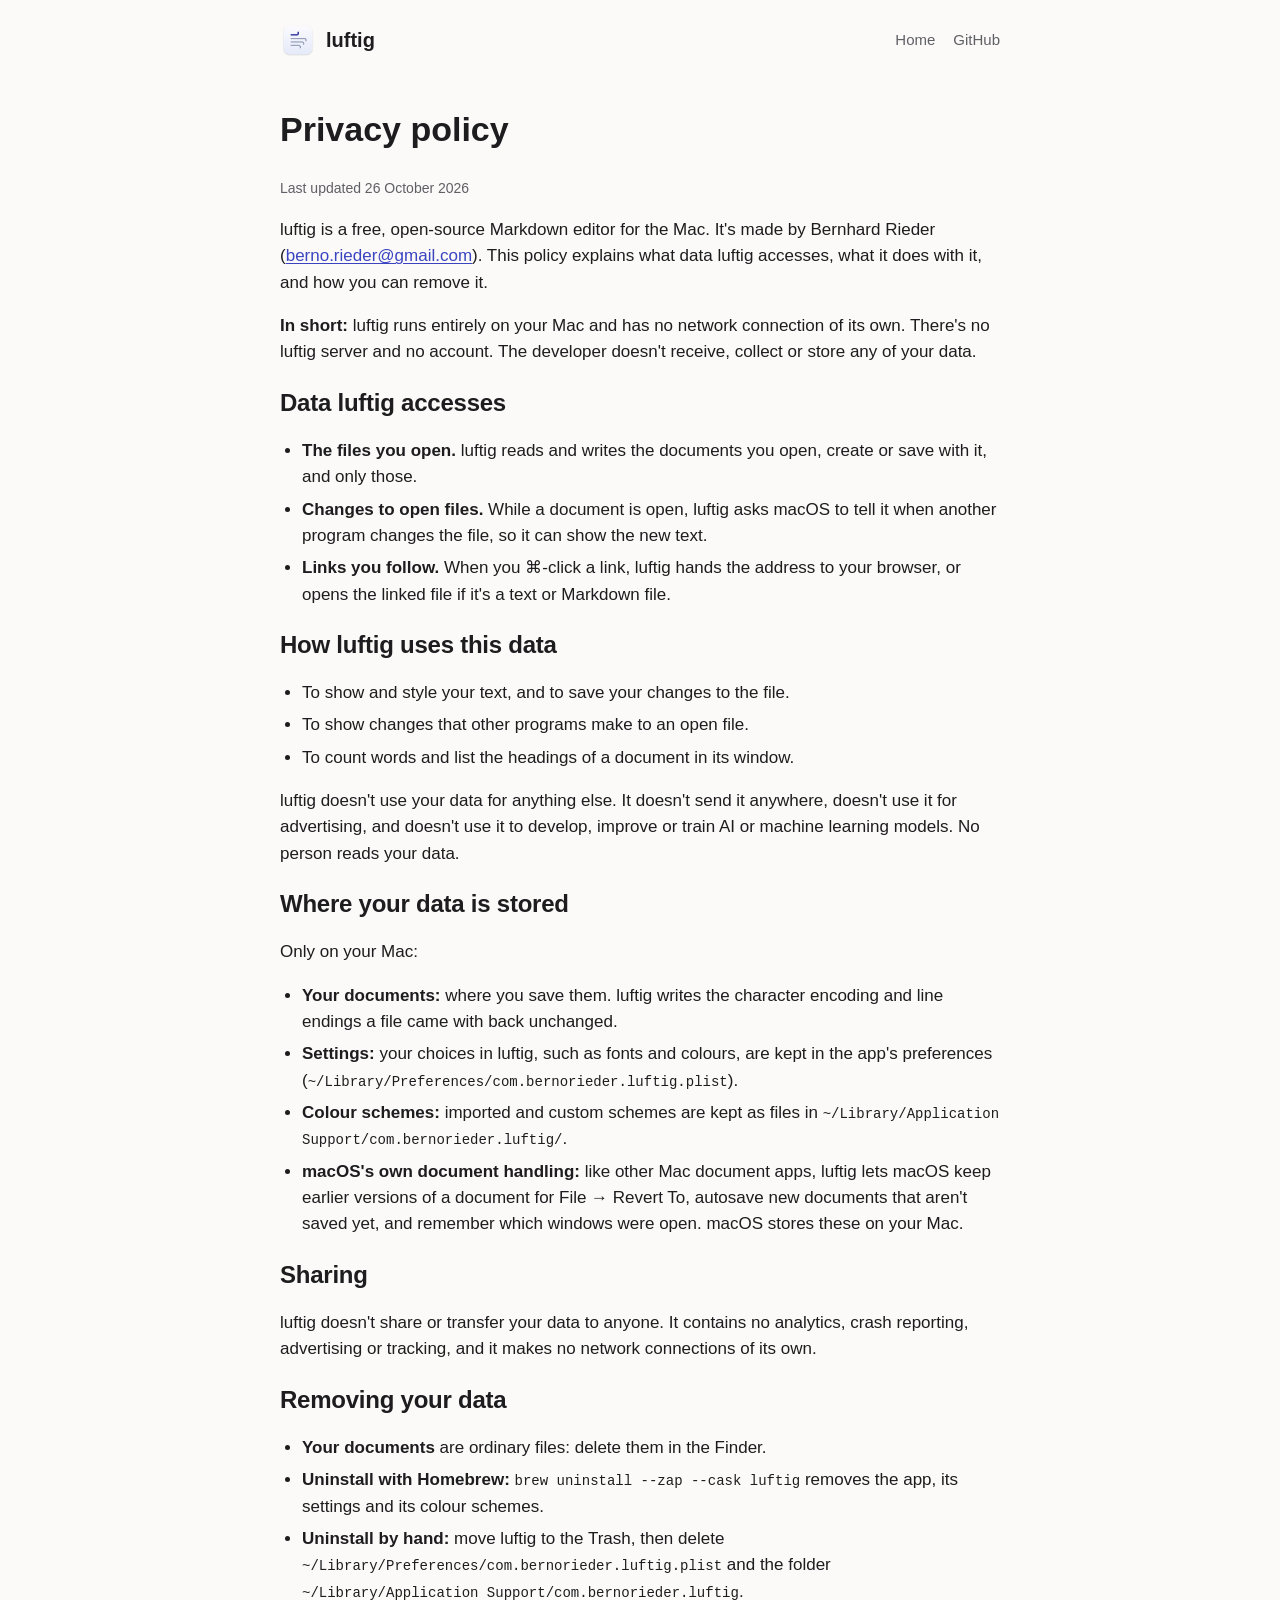
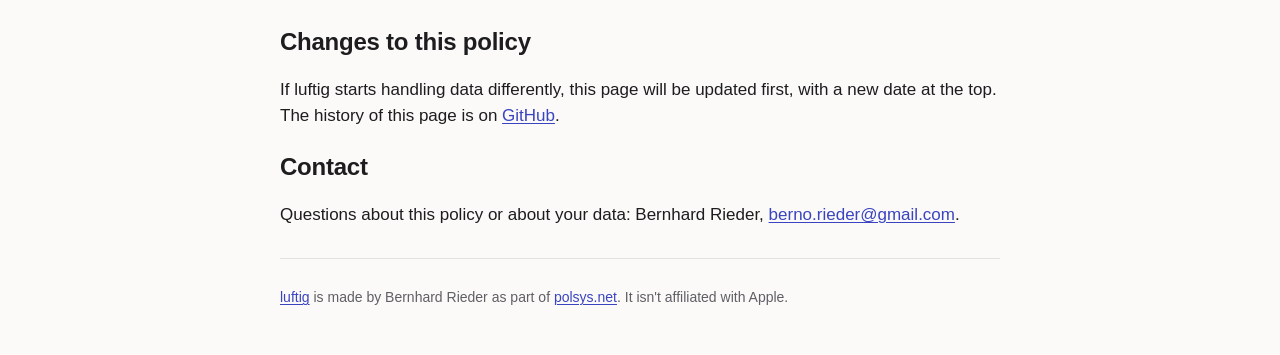
==== docs/privacy.html @ f876f75c "README and website follow machen's structure README: icon, intro, website link, the two screenshots," ====
<!doctype html>
<html lang="en">
<head>
  <meta charset="utf-8">
  <meta name="viewport" content="width=device-width, initial-scale=1">
  <title>Privacy policy – luftig</title>
  <meta name="description" content="How luftig, a Markdown editor for the Mac, handles your files and data.">
  <link rel="icon" href="icon.png">
  <link rel="stylesheet" href="site.css">
</head>
<body>
  <div class="wrap">
    <header class="site">
      <a class="brand" href="./"><img src="icon.png" alt="">luftig</a>
      <nav>
        <a href="./">Home</a>
        <a href="https://github.com/bernorieder/luftig">GitHub</a>
      </nav>
    </header>

    <main>
      <h1>Privacy policy</h1>
      <p class="small">Last updated 26 October 2026</p>

      <p>luftig is a free, open-source Markdown editor for the Mac. It's made by Bernhard Rieder (<a href="mailto:berno.rieder@gmail.com">berno.rieder@gmail.com</a>). This policy explains what data luftig accesses, what it does with it, and how you can remove it.</p>

      <p><strong>In short:</strong> luftig runs entirely on your Mac and has no network connection of its own. There's no luftig server and no account. The developer doesn't receive, collect or store any of your data.</p>

      <h2>Data luftig accesses</h2>
      <ul>
        <li><strong>The files you open.</strong> luftig reads and writes the documents you open, create or save with it, and only those.</li>
        <li><strong>Changes to open files.</strong> While a document is open, luftig asks macOS to tell it when another program changes the file, so it can show the new text.</li>
        <li><strong>Links you follow.</strong> When you ⌘-click a link, luftig hands the address to your browser, or opens the linked file if it's a text or Markdown file.</li>
      </ul>

      <h2>How luftig uses this data</h2>
      <ul>
        <li>To show and style your text, and to save your changes to the file.</li>
        <li>To show changes that other programs make to an open file.</li>
        <li>To count words and list the headings of a document in its window.</li>
      </ul>
      <p>luftig doesn't use your data for anything else. It doesn't send it anywhere, doesn't use it for advertising, and doesn't use it to develop, improve or train AI or machine learning models. No person reads your data.</p>

      <h2>Where your data is stored</h2>
      <p>Only on your Mac:</p>
      <ul>
        <li><strong>Your documents:</strong> where you save them. luftig writes the character encoding and line endings a file came with back unchanged.</li>
        <li><strong>Settings:</strong> your choices in luftig, such as fonts and colours, are kept in the app's preferences (<code>~/Library/Preferences/com.bernorieder.luftig.plist</code>).</li>
        <li><strong>Colour schemes:</strong> imported and custom schemes are kept as files in <code>~/Library/Application Support/com.bernorieder.luftig/</code>.</li>
        <li><strong>macOS's own document handling:</strong> like other Mac document apps, luftig lets macOS keep earlier versions of a document for File → Revert To, autosave new documents that aren't saved yet, and remember which windows were open. macOS stores these on your Mac.</li>
      </ul>

      <h2>Sharing</h2>
      <p>luftig doesn't share or transfer your data to anyone. It contains no analytics, crash reporting, advertising or tracking, and it makes no network connections of its own.</p>

      <h2>Removing your data</h2>
      <ul>
        <li><strong>Your documents</strong> are ordinary files: delete them in the Finder.</li>
        <li><strong>Uninstall with Homebrew:</strong> <code>brew uninstall --zap --cask luftig</code> removes the app, its settings and its colour schemes.</li>
        <li><strong>Uninstall by hand:</strong> move luftig to the Trash, then delete <code>~/Library/Preferences/com.bernorieder.luftig.plist</code> and the folder <code>~/Library/Application Support/com.bernorieder.luftig</code>.</li>
      </ul>

      <h2>Changes to this policy</h2>
      <p>If luftig starts handling data differently, this page will be updated first, with a new date at the top. The history of this page is on <a href="https://github.com/bernorieder/luftig/commits/main/docs/privacy.html">GitHub</a>.</p>

      <h2>Contact</h2>
      <p>Questions about this policy or about your data: Bernhard Rieder, <a href="mailto:berno.rieder@gmail.com">berno.rieder@gmail.com</a>.</p>
    </main>

    <footer class="site">
      <p><a href="./">luftig</a> is made by Bernhard Rieder as part of <a href="https://polsys.net">polsys.net</a>. It isn't affiliated with Apple.</p>
    </footer>
  </div>
</body>
</html>
---- docs/site.css ----
/* Styles for luftig.polsys.net (index.html), served by GitHub Pages from docs/ */

:root {
  --bg: #fbfaf8;
  --text: #1d1d1f;
  --muted: #5f5f66;
  --line: #e4e2de;
  --panel: #ffffff;
  --accent: #3a44c0;
  --accent-text: #ffffff;
  color-scheme: light dark;
}

@media (prefers-color-scheme: dark) {
  :root {
    --bg: #1b1b1d;
    --text: #f2f2f4;
    --muted: #a2a2aa;
    --line: #34343a;
    --panel: #242427;
    --accent: #949eff;
    --accent-text: #1b1b1d;
  }
}

* { box-sizing: border-box; }

body {
  margin: 0;
  background: var(--bg);
  color: var(--text);
  font: 17px/1.55 -apple-system, BlinkMacSystemFont, "Segoe UI", Helvetica, Arial, sans-serif;
  -webkit-font-smoothing: antialiased;
}

a { color: var(--accent); text-decoration-thickness: 1px; text-underline-offset: 2px; }

.wrap { max-width: 760px; margin: 0 auto; padding: 0 20px; }

header.site {
  display: flex;
  align-items: center;
  justify-content: space-between;
  gap: 16px;
  padding: 22px 0;
}

.brand {
  display: flex;
  align-items: center;
  gap: 10px;
  color: var(--text);
  text-decoration: none;
  font-weight: 600;
  font-size: 20px;
}

.brand img { width: 36px; height: 36px; }

nav { display: flex; gap: 18px; font-size: 15px; }
nav a { color: var(--muted); text-decoration: none; }
nav a:hover { color: var(--text); }

.hero { padding: 40px 0 28px; text-align: center; }
.hero img.icon { width: 112px; height: 112px; }
.hero h1 { font-size: 40px; line-height: 1.15; margin: 14px 0 12px; letter-spacing: -0.02em; }
.hero p.lead { font-size: 19px; color: var(--muted); max-width: 600px; margin: 0 auto 26px; }

.button {
  display: inline-block;
  background: var(--accent);
  color: var(--accent-text);
  font-weight: 600;
  padding: 11px 22px;
  border-radius: 10px;
  text-decoration: none;
}

.small { font-size: 14px; color: var(--muted); }
.hero .small { margin-top: 12px; }

/* the two window screenshots, side by side; a click opens one large (the dialog below) */
.shots { display: flex; gap: 14px; margin: 30px 0 8px; }
.shots a { flex: 1; display: block; cursor: zoom-in; }
.shots img { width: 100%; height: auto; display: block; border: 1px solid var(--line); border-radius: 8px; transition: transform .15s ease; }
.shots a:hover img { transform: scale(1.015); }
p.caption { margin: 0 0 10px; text-align: center; }

img.schemes { width: 100%; height: auto; display: block; margin: 16px 0 6px; }
a.zoom { cursor: zoom-in; }

dialog#lightbox {
  border: none;
  padding: 0;
  max-width: 96vw;
  max-height: 94vh;
  background: transparent;
  cursor: zoom-out;
}
dialog#lightbox::backdrop { background: rgba(0, 0, 0, .72); }
dialog#lightbox img { display: block; max-width: 96vw; max-height: 94vh; width: auto; height: auto; border-radius: 8px; }

section { padding: 22px 0; border-top: 1px solid var(--line); }
section:first-of-type { border-top: none; }

h2 { font-size: 24px; letter-spacing: -0.01em; margin: 18px 0 10px; }
h3 { font-size: 18px; margin: 22px 0 6px; }

ul, ol { padding-left: 22px; }
li { margin: 6px 0; }

.panel {
  background: var(--panel);
  border: 1px solid var(--line);
  border-radius: 12px;
  padding: 4px 20px;
}

table { width: 100%; border-collapse: collapse; font-size: 15px; margin: 10px 0; }
th, td { text-align: left; vertical-align: top; padding: 9px 10px 9px 0; border-bottom: 1px solid var(--line); }
th { font-weight: 600; }
tr:last-child td { border-bottom: none; }
code { font: 14px/1.4 ui-monospace, Menlo, monospace; overflow-wrap: anywhere; }
pre {
  background: var(--panel);
  border: 1px solid var(--line);
  border-radius: 10px;
  padding: 12px 16px;
  overflow-x: auto;
}
pre code { font-size: 14px; }

footer.site {
  border-top: 1px solid var(--line);
  margin-top: 30px;
  padding: 22px 0 40px;
  font-size: 14px;
  color: var(--muted);
}
footer.site p { margin: 6px 0; }

@media (max-width: 600px) {
  body { font-size: 16px; }
  .hero h1 { font-size: 30px; }
  .hero p.lead { font-size: 17px; }
  nav { gap: 12px; }
  .shots { flex-direction: column; }
  table, thead, tbody, tr, th, td { display: block; }
  thead { display: none; }
  td { border-bottom: none; padding: 2px 0; }
  td:first-child { font-weight: 600; }
  tr { border-bottom: 1px solid var(--line); padding: 8px 0; }
}
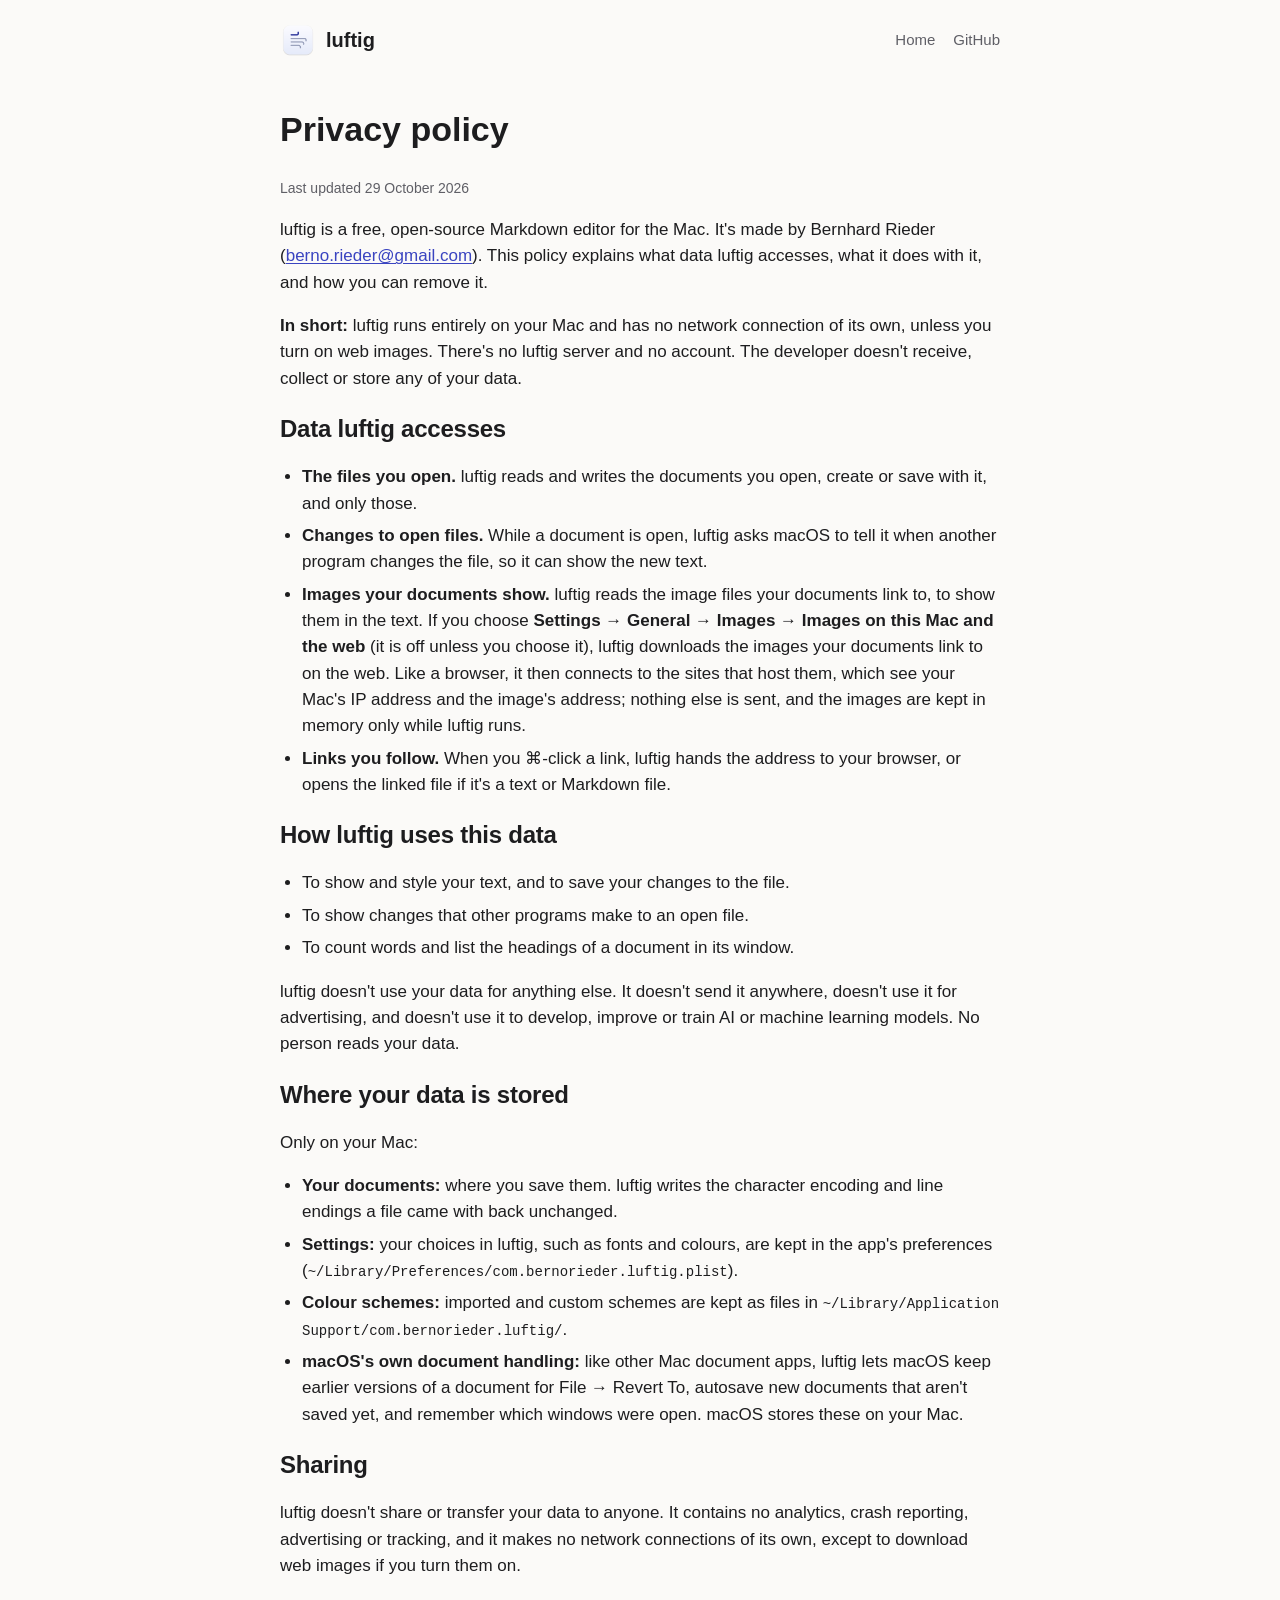
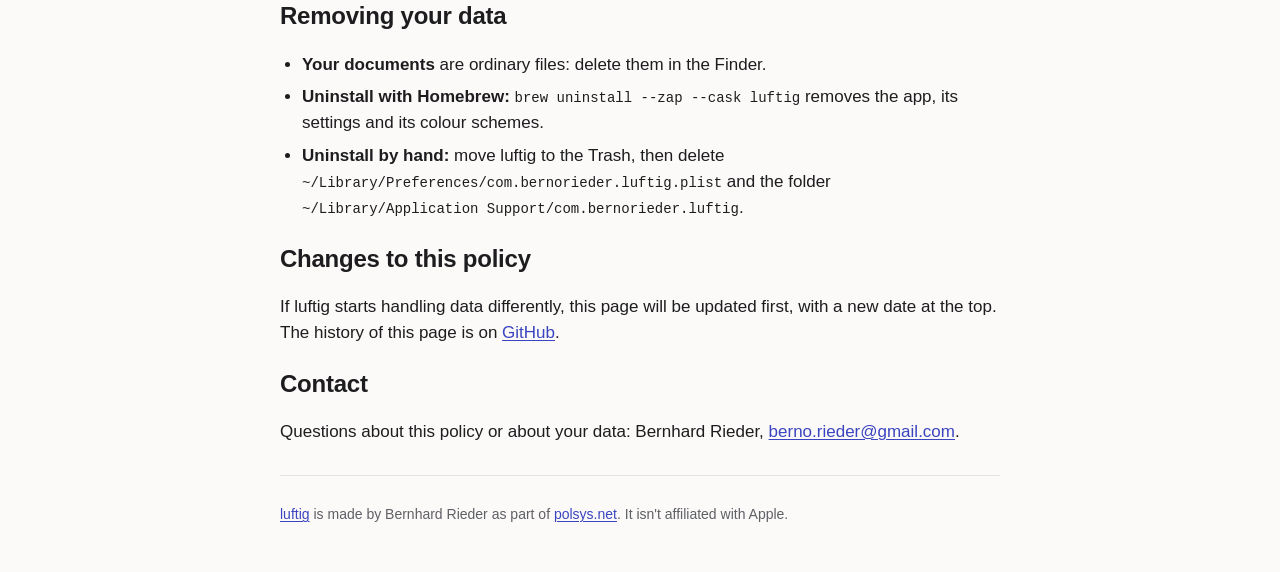
==== commit ba3fe948: "Images in the text, Settings for images and tables, dropping images A line that holds only an image " ====
--- a/docs/privacy.html
+++ b/docs/privacy.html
@@ -20,16 +20,17 @@
 
     <main>
       <h1>Privacy policy</h1>
-      <p class="small">Last updated 26 October 2026</p>
+      <p class="small">Last updated 29 October 2026</p>
 
       <p>luftig is a free, open-source Markdown editor for the Mac. It's made by Bernhard Rieder (<a href="mailto:berno.rieder@gmail.com">berno.rieder@gmail.com</a>). This policy explains what data luftig accesses, what it does with it, and how you can remove it.</p>
 
-      <p><strong>In short:</strong> luftig runs entirely on your Mac and has no network connection of its own. There's no luftig server and no account. The developer doesn't receive, collect or store any of your data.</p>
+      <p><strong>In short:</strong> luftig runs entirely on your Mac and has no network connection of its own, unless you turn on web images. There's no luftig server and no account. The developer doesn't receive, collect or store any of your data.</p>
 
       <h2>Data luftig accesses</h2>
       <ul>
         <li><strong>The files you open.</strong> luftig reads and writes the documents you open, create or save with it, and only those.</li>
         <li><strong>Changes to open files.</strong> While a document is open, luftig asks macOS to tell it when another program changes the file, so it can show the new text.</li>
+        <li><strong>Images your documents show.</strong> luftig reads the image files your documents link to, to show them in the text. If you choose <strong>Settings → General → Images → Images on this Mac and the web</strong> (it is off unless you choose it), luftig downloads the images your documents link to on the web. Like a browser, it then connects to the sites that host them, which see your Mac's IP address and the image's address; nothing else is sent, and the images are kept in memory only while luftig runs.</li>
         <li><strong>Links you follow.</strong> When you ⌘-click a link, luftig hands the address to your browser, or opens the linked file if it's a text or Markdown file.</li>
       </ul>
 
@@ -51,7 +52,7 @@
       </ul>
 
       <h2>Sharing</h2>
-      <p>luftig doesn't share or transfer your data to anyone. It contains no analytics, crash reporting, advertising or tracking, and it makes no network connections of its own.</p>
+      <p>luftig doesn't share or transfer your data to anyone. It contains no analytics, crash reporting, advertising or tracking, and it makes no network connections of its own, except to download web images if you turn them on.</p>
 
       <h2>Removing your data</h2>
       <ul>
--- a/docs/site.css
+++ b/docs/site.css
@@ -8,6 +8,7 @@
   --panel: #ffffff;
   --accent: #3a44c0;
   --accent-text: #ffffff;
+  --ok: #1a7f37;
   color-scheme: light dark;
 }
 
@@ -20,6 +21,7 @@
     --panel: #242427;
     --accent: #949eff;
     --accent-text: #1b1b1d;
+    --ok: #3fb950;
   }
 }
 
@@ -78,6 +80,62 @@
 
 .small { font-size: 14px; color: var(--muted); }
 .hero .small { margin-top: 12px; }
+.hero .brew { font-size: 15px; color: var(--muted); margin: 16px 0 0; }
+
+/* A command to copy, such as Homebrew's: one click selects all of it, and the script in
+   index.html adds a copy button. Inline under the download button, a full-width box (.block)
+   in the installation steps. */
+.command {
+  display: inline-flex;
+  align-items: center;
+  gap: 6px;
+  max-width: 100%;
+  background: var(--panel);
+  border: 1px solid var(--line);
+  border-radius: 8px;
+  padding: 3px 10px;
+  vertical-align: middle;
+  text-align: left;
+}
+.command:has(.copy) { padding-right: 3px; }
+.command code {
+  font-size: 14px;
+  min-width: 0;
+  color: var(--text);
+  user-select: all;
+  -webkit-user-select: all;
+}
+.command.block {
+  display: flex;
+  justify-content: space-between;
+  padding: 8px 14px;
+  margin: 12px 0 16px;
+}
+.command.block:has(.copy) { padding: 5px 6px 5px 14px; }
+
+.copy {
+  flex: none;
+  display: grid;
+  place-items: center;
+  width: 28px;
+  height: 28px;
+  padding: 0;
+  border: 0;
+  border-radius: 6px;
+  background: transparent;
+  color: var(--muted);
+  cursor: pointer;
+}
+.copy:hover { background: var(--line); color: var(--text); }
+.copy:focus-visible { outline: 2px solid var(--accent); outline-offset: 1px; }
+.copy svg {
+  width: 16px;
+  height: 16px;
+  fill: currentColor;
+}
+.copy .check, .copy.copied .clipboard { display: none; }
+.copy.copied .check { display: block; }
+.copy.copied { color: var(--ok); }
 
 /* the two window screenshots, side by side; a click opens one large (the dialog below) */
 .shots { display: flex; gap: 14px; margin: 30px 0 8px; }
@@ -143,6 +201,8 @@
   body { font-size: 16px; }
   .hero h1 { font-size: 30px; }
   .hero p.lead { font-size: 17px; }
+  .hero .command { margin-top: 4px; }
+  .command code { font-size: 12px; }
   nav { gap: 12px; }
   .shots { flex-direction: column; }
   table, thead, tbody, tr, th, td { display: block; }
